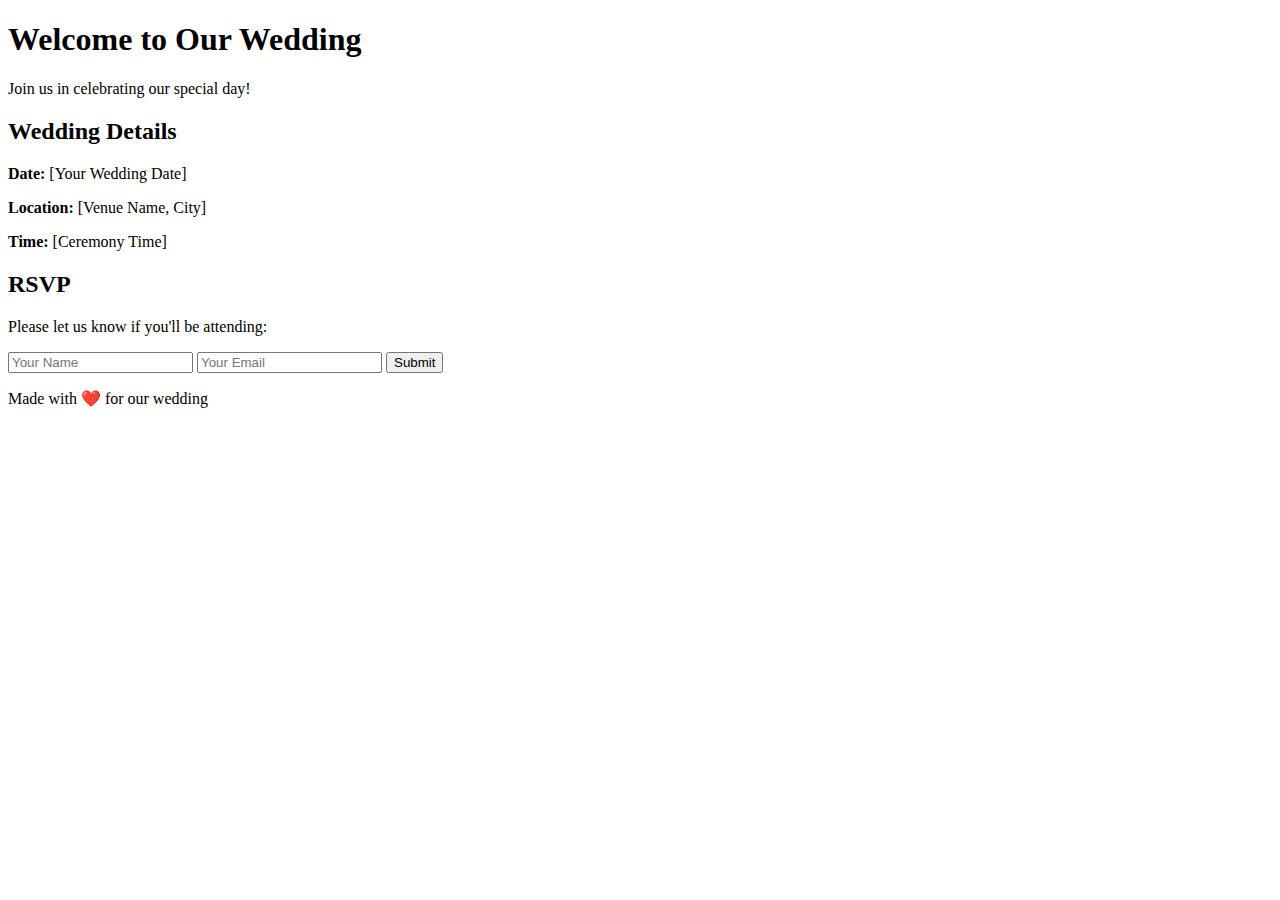
==== index.html @ 2c78ac28 "Create index.html" ====
<!DOCTYPE html>
<html lang="en">
<head>
    <meta charset="UTF-8">
    <meta name="viewport" content="width=device-width, initial-scale=1.0">
    <title>Our Wedding</title>
    <link rel="stylesheet" href="style.css">
</head>
<body>
    <header>
        <h1>Welcome to Our Wedding</h1>
        <p>Join us in celebrating our special day!</p>
    </header>

    <section id="details">
        <h2>Wedding Details</h2>
        <p><strong>Date:</strong> [Your Wedding Date]</p>
        <p><strong>Location:</strong> [Venue Name, City]</p>
        <p><strong>Time:</strong> [Ceremony Time]</p>
    </section>

    <section id="rsvp">
        <h2>RSVP</h2>
        <p>Please let us know if you'll be attending:</p>
        <form action="#">
            <input type="text" placeholder="Your Name" required>
            <input type="email" placeholder="Your Email" required>
            <button type="submit">Submit</button>
        </form>
    </section>

    <footer>
        <p>Made with ❤️ for our wedding</p>
    </footer>
</body>
</html>
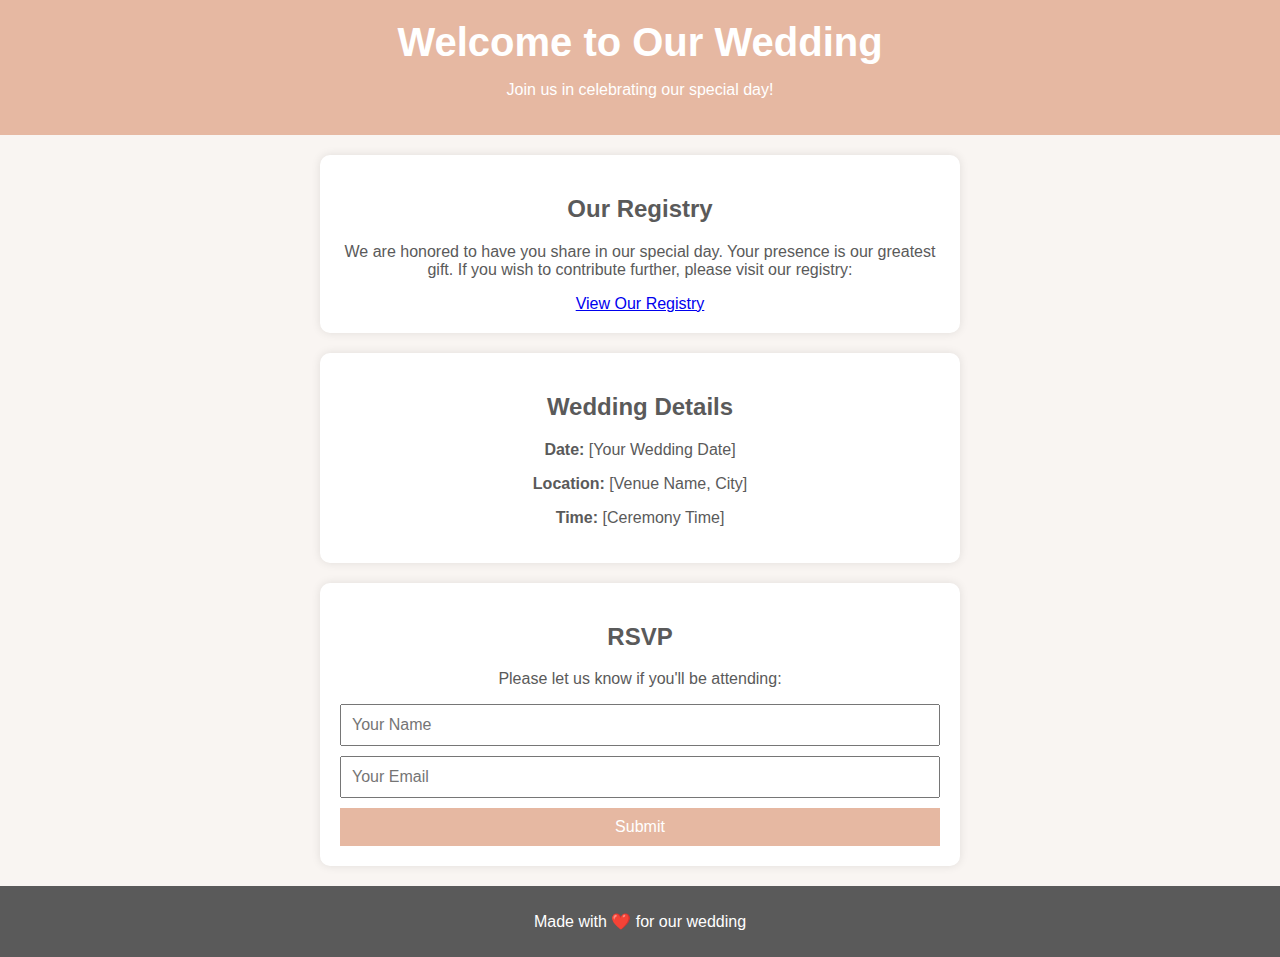
==== commit d8900624: "index.html" ====
--- a/index.html
+++ b/index.html
@@ -11,6 +11,13 @@
         <h1>Welcome to Our Wedding</h1>
         <p>Join us in celebrating our special day!</p>
     </header>
+
+    <section id="registry">
+        <h2>Our Registry</h2>
+        <p>We are honored to have you share in our special day. Your presence is our greatest gift. If you wish to contribute further, please visit our registry:</p>
+    <a href="https://www.theknot.com/mollygormanandmattjames/registry" target="_blank" class="button">View Our Registry</a>
+    </section>
+
 
     <section id="details">
         <h2>Wedding Details</h2>
--- a/style.css
+++ b/style.css
@@ -0,0 +1,62 @@
+/* General Styles */
+body {
+    font-family: Arial, sans-serif;
+    text-align: center;
+    margin: 0;
+    padding: 0;
+    background-color: #f9f5f2;
+    color: #5a5a5a;
+}
+
+/* Header */
+header {
+    background-color: #e6b8a2;
+    color: white;
+    padding: 20px;
+}
+
+h1 {
+    margin: 0;
+    font-size: 2.5em;
+}
+
+/* Sections */
+section {
+    padding: 20px;
+    margin: 20px auto;
+    max-width: 600px;
+    background: white;
+    box-shadow: 0px 0px 10px rgba(0, 0, 0, 0.1);
+    border-radius: 10px;
+}
+
+/* RSVP Form */
+form {
+    display: flex;
+    flex-direction: column;
+    gap: 10px;
+}
+
+input, button {
+    padding: 10px;
+    font-size: 1em;
+}
+
+button {
+    background-color: #e6b8a2;
+    color: white;
+    border: none;
+    cursor: pointer;
+}
+
+button:hover {
+    background-color: #d49a85;
+}
+
+/* Footer */
+footer {
+    margin-top: 20px;
+    padding: 10px;
+    background-color: #5a5a5a;
+    color: white;
+}
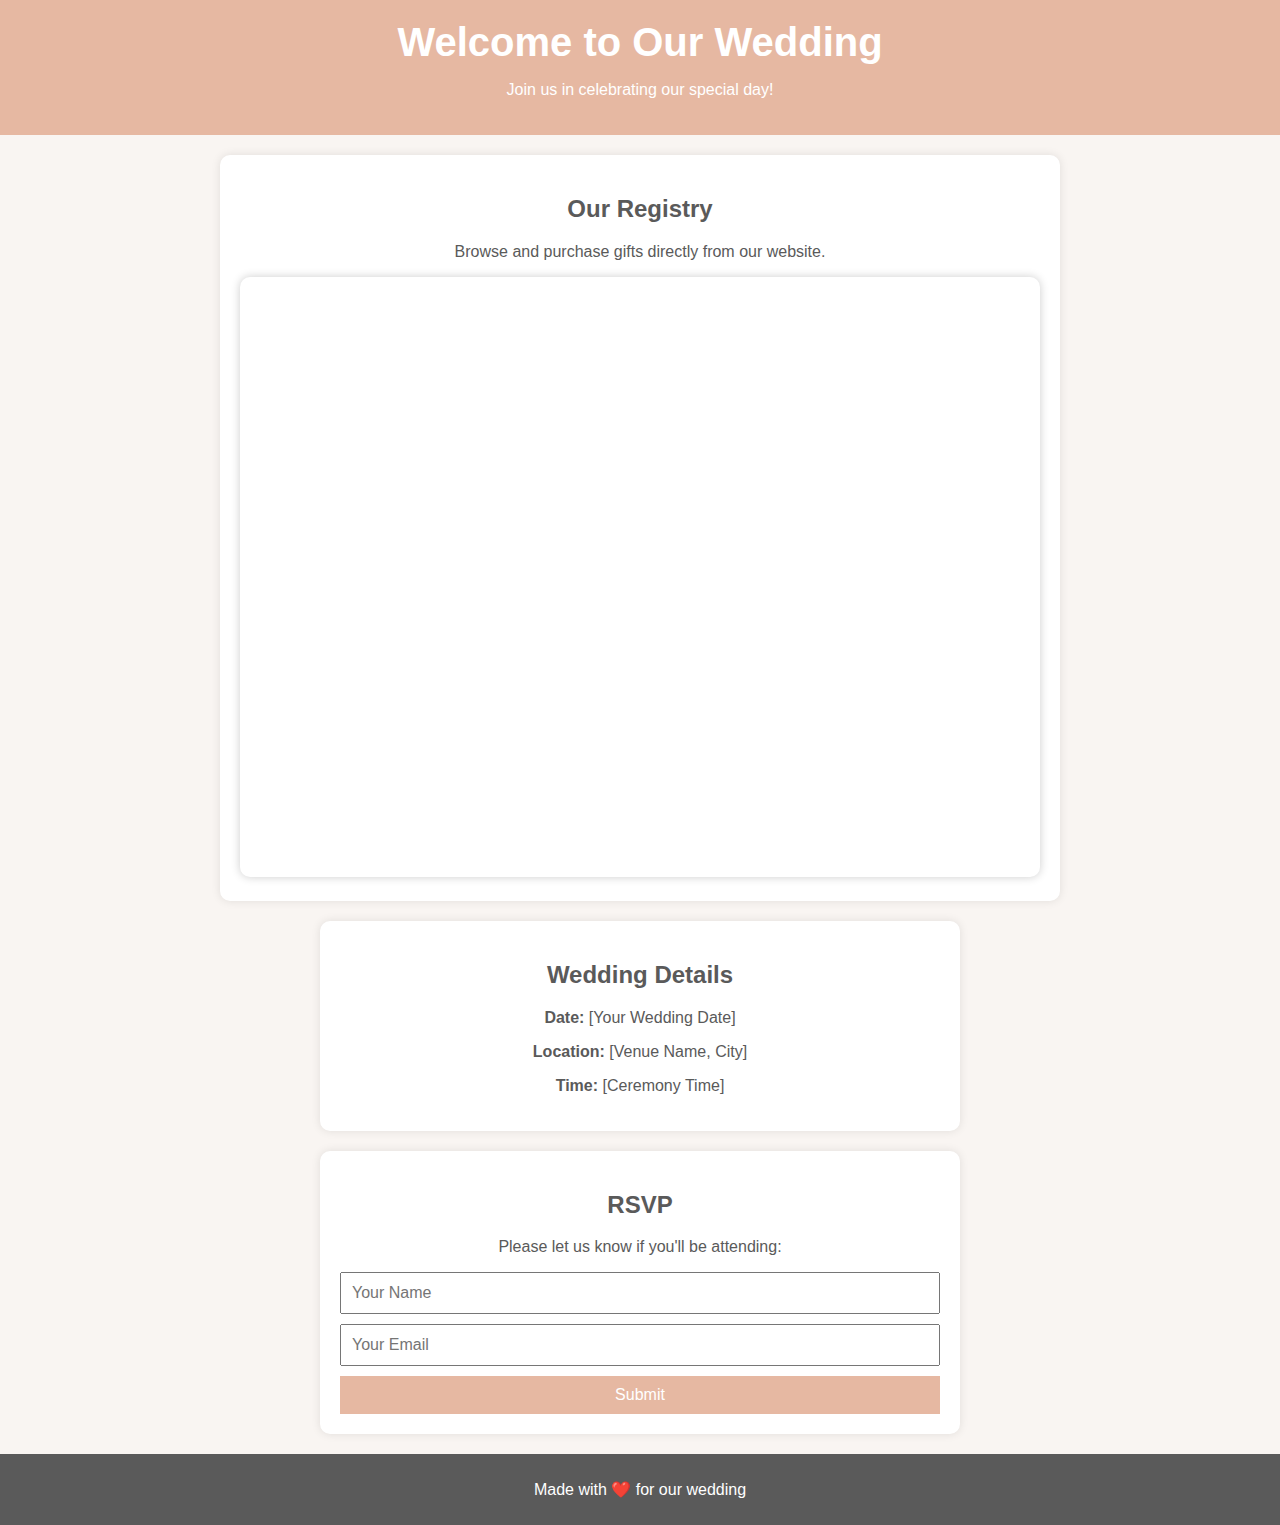
==== commit 37b5aba7: "Update index.html" ====
--- a/index.html
+++ b/index.html
@@ -14,8 +14,8 @@
 
     <section id="registry">
         <h2>Our Registry</h2>
-        <p>We are honored to have you share in our special day. Your presence is our greatest gift. If you wish to contribute further, please visit our registry:</p>
-    <a href="https://www.theknot.com/mollygormanandmattjames/registry" target="_blank" class="button">View Our Registry</a>
+        <p>Browse and purchase gifts directly from our website.</p>
+        <iframe src="https://www.zola.com/registry/mollyandmatthewnovember15" width="100%" height="600px" style="border: none;"></iframe>
     </section>
 
 
--- a/style.css
+++ b/style.css
@@ -30,6 +30,20 @@
     border-radius: 10px;
 }
 
+#registry {
+    padding: 20px;
+    margin: 20px auto;
+    max-width: 800px;
+    background: white;
+    box-shadow: 0px 0px 10px rgba(0, 0, 0, 0.1);
+    border-radius: 10px;
+}
+
+iframe {
+    border-radius: 10px;
+    box-shadow: 0px 0px 10px rgba(0, 0, 0, 0.2);
+}
+
 /* RSVP Form */
 form {
     display: flex;
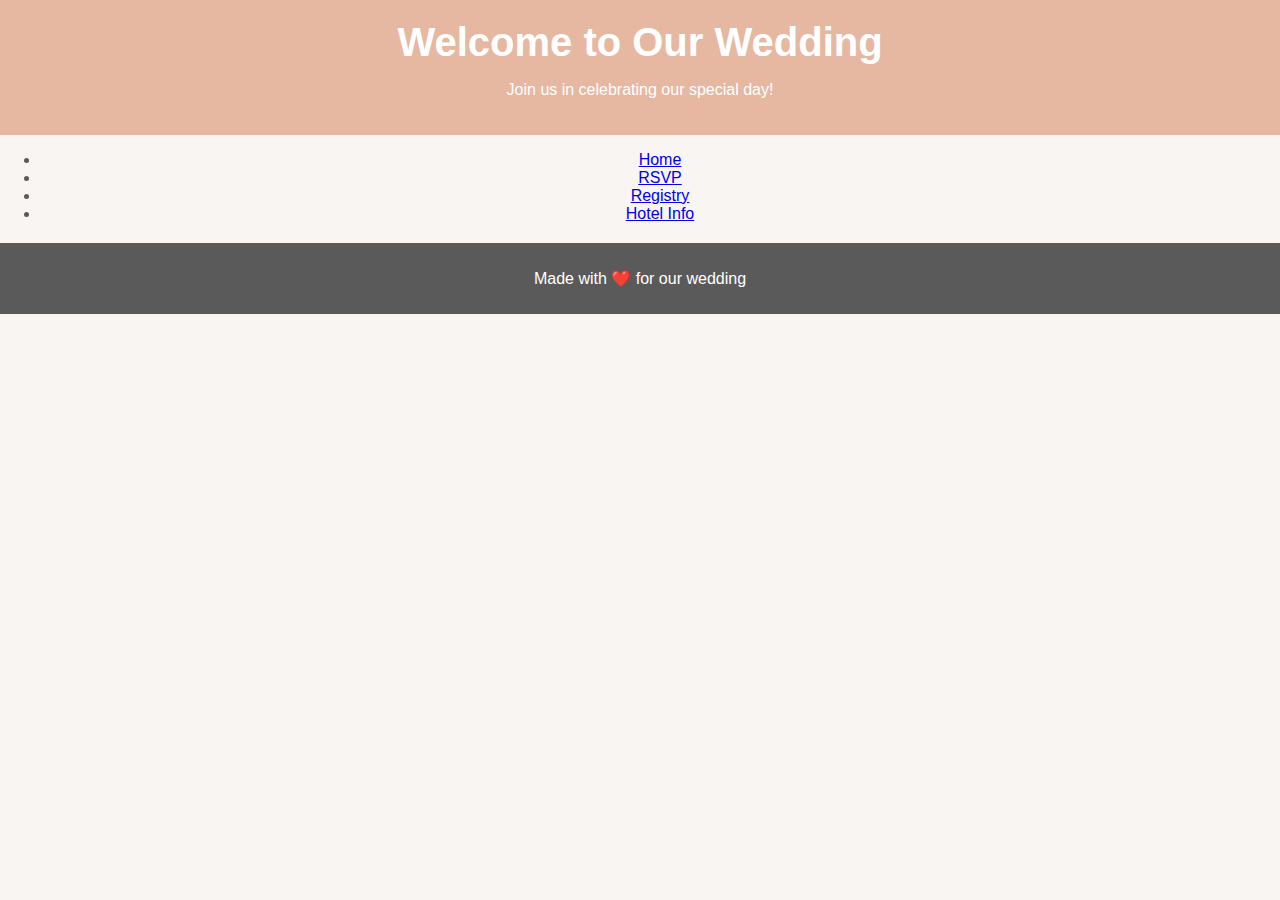
==== commit a4e548ae: "Update index.html" ====
--- a/index.html
+++ b/index.html
@@ -12,29 +12,15 @@
         <p>Join us in celebrating our special day!</p>
     </header>
 
-    <section id="registry">
-        <h2>Our Registry</h2>
-        <p>Browse and purchase gifts directly from our website.</p>
-        <iframe src="https://www.zola.com/registry/mollyandmatthewnovember15" width="100%" height="600px" style="border: none;"></iframe>
-    </section>
+    <nav>
+        <ul>
+            <li><a href="index.html">Home</a></li>
+            <li><a href="rsvp.html">RSVP</a></li>
+            <li><a href="registry.html">Registry</a></li>
+            <li><a href="hotel.html">Hotel Info</a></li>
+        </ul>
+    </nav>
 
-
-    <section id="details">
-        <h2>Wedding Details</h2>
-        <p><strong>Date:</strong> [Your Wedding Date]</p>
-        <p><strong>Location:</strong> [Venue Name, City]</p>
-        <p><strong>Time:</strong> [Ceremony Time]</p>
-    </section>
-
-    <section id="rsvp">
-        <h2>RSVP</h2>
-        <p>Please let us know if you'll be attending:</p>
-        <form action="#">
-            <input type="text" placeholder="Your Name" required>
-            <input type="email" placeholder="Your Email" required>
-            <button type="submit">Submit</button>
-        </form>
-    </section>
 
     <footer>
         <p>Made with ❤️ for our wedding</p>
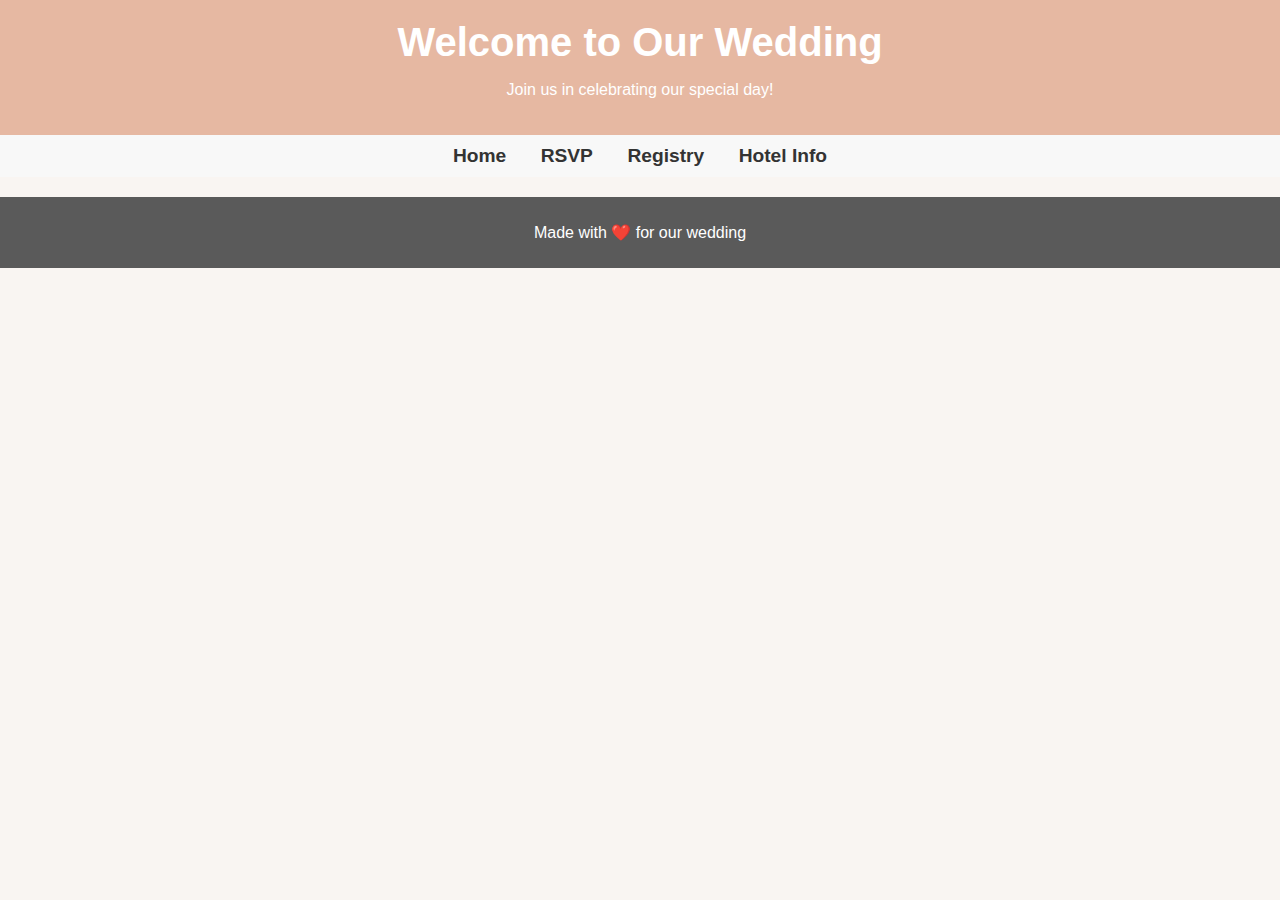
==== commit 0bcae9a8: "Update index.html" ====
--- a/index.html
+++ b/index.html
@@ -22,6 +22,7 @@
     </nav>
 
 
+
     <footer>
         <p>Made with ❤️ for our wedding</p>
     </footer>
--- a/style.css
+++ b/style.css
@@ -20,52 +20,37 @@
     font-size: 2.5em;
 }
 
-/* Sections */
-section {
-    padding: 20px;
-    margin: 20px auto;
-    max-width: 600px;
-    background: white;
-    box-shadow: 0px 0px 10px rgba(0, 0, 0, 0.1);
-    border-radius: 10px;
+/*Nav Menu*/
+nav {
+    background-color: #f8f8f8;
+    padding: 10px;
+    text-align: center;
 }
 
-#registry {
-    padding: 20px;
-    margin: 20px auto;
-    max-width: 800px;
-    background: white;
-    box-shadow: 0px 0px 10px rgba(0, 0, 0, 0.1);
-    border-radius: 10px;
+nav ul {
+    list-style-type: none;
+    padding: 0;
+    margin: 0;
 }
 
-iframe {
-    border-radius: 10px;
-    box-shadow: 0px 0px 10px rgba(0, 0, 0, 0.2);
+nav ul li {
+    display: inline;
+    margin: 0 15px;
 }
 
-/* RSVP Form */
-form {
-    display: flex;
-    flex-direction: column;
-    gap: 10px;
+nav ul li a {
+    text-decoration: none;
+    color: #333;
+    font-size: 1.2em;
+    font-weight: bold;
 }
 
-input, button {
-    padding: 10px;
-    font-size: 1em;
+nav ul li a:hover {
+    color: #6a67ce;
 }
 
-button {
-    background-color: #e6b8a2;
-    color: white;
-    border: none;
-    cursor: pointer;
-}
 
-button:hover {
-    background-color: #d49a85;
-}
+/* Sections */
 
 /* Footer */
 footer {
